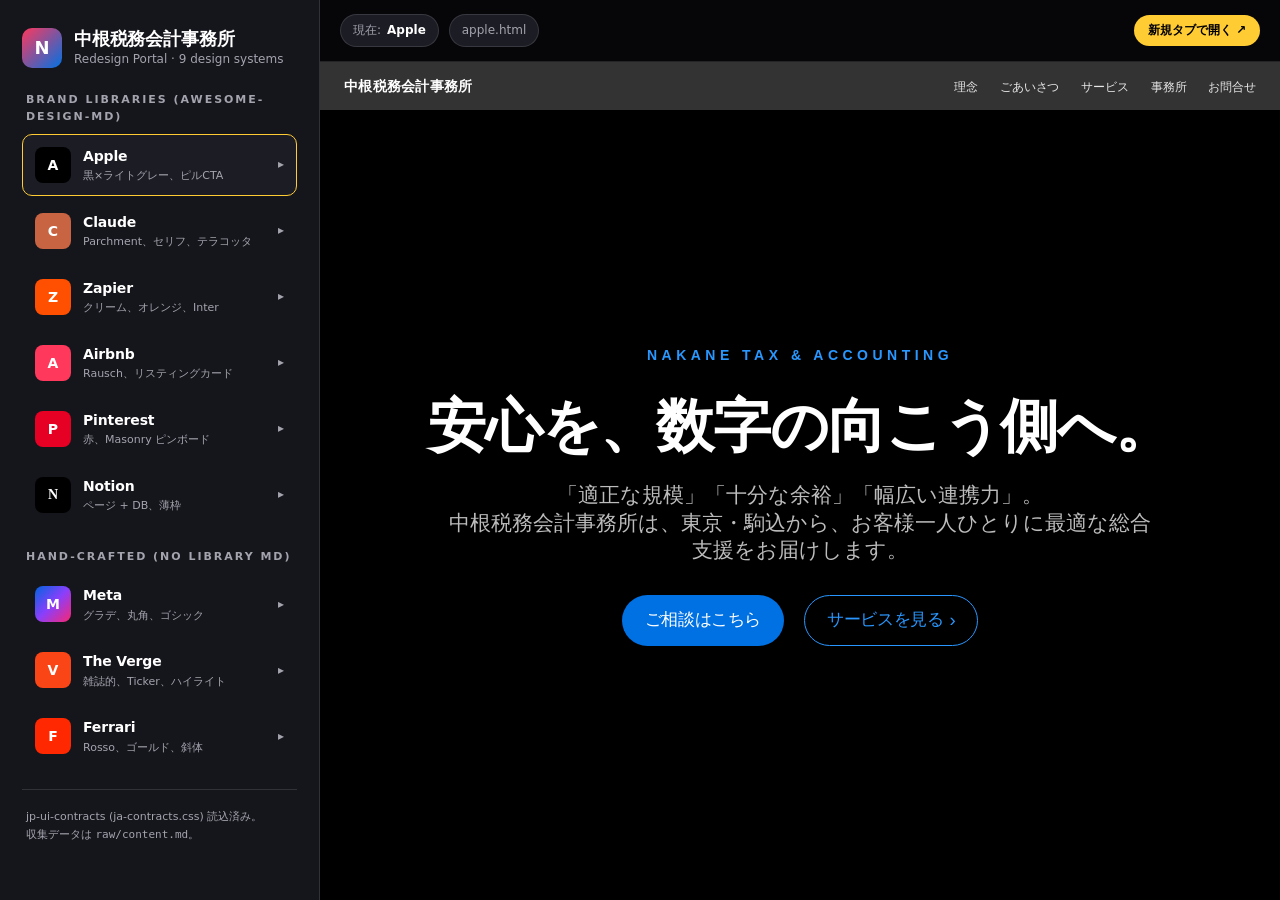
==== index.html @ ad8445c9 "initial commit: Nakane Tax & Accounting redesign portal (9 design variants)" ====
<!doctype html>
<html lang="ja">
<head>
<meta charset="utf-8">
<meta name="viewport" content="width=device-width,initial-scale=1">
<title>中根税務会計事務所 — Redesign Portal</title>
<link rel="stylesheet" href="ja-contracts.css">
<style>
  :root{
    --bg:#0b0b0f;
    --bg-2:#15151c;
    --card:#1c1c25;
    --line:rgba(255,255,255,.12);
    --ink:#ffffff;
    --muted:#a4a4ae;
    --accent:#ffcc33;
    --font:"Inter","Hiragino Sans","Yu Gothic","Noto Sans JP",system-ui,Helvetica,Arial,sans-serif;
  }
  *{box-sizing:border-box;margin:0;padding:0}
  html,body{height:100%}
  body{font-family:var(--font);background:var(--bg);color:var(--ink);-webkit-font-smoothing:antialiased;line-height:1.6}
  a{color:inherit;text-decoration:none}

  .shell{display:grid;grid-template-columns:320px 1fr;height:100vh}
  aside{background:var(--bg-2);border-right:1px solid var(--line);padding:28px 22px;overflow-y:auto}
  main{display:flex;flex-direction:column}
  .topbar{display:flex;gap:10px;align-items:center;padding:14px 20px;border-bottom:1px solid var(--line);background:rgba(0,0,0,.4);backdrop-filter:blur(8px);flex-wrap:wrap}
  .topbar .pill{display:inline-flex;gap:6px;align-items:center;padding:6px 12px;border-radius:999px;background:var(--card);border:1px solid var(--line);font-size:12px;color:var(--muted)}
  .topbar .pill b{color:var(--ink)}
  .topbar .spacer{flex:1}
  .topbar a.ext{padding:6px 14px;border-radius:999px;font-size:12px;font-weight:600;background:var(--accent);color:#000}

  .frame-wrap{flex:1;position:relative;background:#000}
  iframe{position:absolute;inset:0;width:100%;height:100%;border:0;background:#fff}

  .brand{display:flex;gap:12px;align-items:center;margin-bottom:22px}
  .brand .mk{width:40px;height:40px;border-radius:10px;background:linear-gradient(135deg,#ff385c,#0071e3);display:grid;place-items:center;font-weight:800;font-size:18px}
  .brand h1{font-size:18px;font-weight:700;letter-spacing:-.01em;line-height:1.2}
  .brand p{font-size:12px;color:var(--muted)}

  .section-title{font-size:11px;text-transform:uppercase;letter-spacing:.18em;color:var(--muted);margin:22px 4px 8px;font-weight:700}

  .list{display:flex;flex-direction:column;gap:4px}
  .item{display:grid;grid-template-columns:36px 1fr auto;gap:12px;align-items:center;padding:10px 12px;border-radius:10px;cursor:pointer;border:1px solid transparent;transition:background .15s,border-color .15s;background:transparent}
  .item:hover{background:var(--card);border-color:var(--line)}
  .item.active{background:var(--card);border-color:var(--accent)}
  .item .ic{width:36px;height:36px;border-radius:8px;display:grid;place-items:center;font-weight:800;font-size:14px;color:#fff}
  .item b{display:block;font-size:14px;font-weight:600;letter-spacing:-.01em}
  .item span{display:block;font-size:11px;color:var(--muted)}
  .item .go{font-size:12px;color:var(--muted)}
  .item:hover .go{color:var(--ink)}

  .i-apple .ic{background:#000}
  .i-claude .ic{background:#c96442}
  .i-meta .ic{background:linear-gradient(135deg,#0064e0,#8a3ffc,#f92672)}
  .i-verge .ic{background:#fa4616}
  .i-ferrari .ic{background:#ff2800}
  .i-zapier .ic{background:#ff4f00}
  .i-airbnb .ic{background:#ff385c}
  .i-pinterest .ic{background:#e60023}
  .i-notion .ic{background:#000;color:#fff;font-family:"Times New Roman",serif}

  .footer{padding:18px 4px;color:var(--muted);font-size:11px;border-top:1px solid var(--line);margin-top:22px}

  @media (max-width:900px){
    .shell{grid-template-columns:1fr;grid-template-rows:auto 1fr}
    aside{height:auto;max-height:46vh}
  }
</style>
</head>
<body>

<div class="shell">
  <aside>
    <div class="brand">
      <div class="mk">N</div>
      <div>
        <h1>中根税務会計事務所</h1>
        <p>Redesign Portal · 9 design systems</p>
      </div>
    </div>

    <div class="section-title">Brand libraries (awesome-design-md)</div>
    <div class="list">
      <div class="item i-apple" data-src="apple.html"><div class="ic">A</div><div><b>Apple</b><span>黒×ライトグレー、ピルCTA</span></div><div class="go">▸</div></div>
      <div class="item i-claude" data-src="claude.html"><div class="ic">C</div><div><b>Claude</b><span>Parchment、セリフ、テラコッタ</span></div><div class="go">▸</div></div>
      <div class="item i-zapier" data-src="zapier.html"><div class="ic">Z</div><div><b>Zapier</b><span>クリーム、オレンジ、Inter</span></div><div class="go">▸</div></div>
      <div class="item i-airbnb" data-src="airbnb.html"><div class="ic">A</div><div><b>Airbnb</b><span>Rausch、リスティングカード</span></div><div class="go">▸</div></div>
      <div class="item i-pinterest" data-src="pinterest.html"><div class="ic">P</div><div><b>Pinterest</b><span>赤、Masonry ピンボード</span></div><div class="go">▸</div></div>
      <div class="item i-notion" data-src="notion.html"><div class="ic">N</div><div><b>Notion</b><span>ページ + DB、薄枠</span></div><div class="go">▸</div></div>
    </div>

    <div class="section-title">Hand-crafted (no library md)</div>
    <div class="list">
      <div class="item i-meta" data-src="meta.html"><div class="ic">M</div><div><b>Meta</b><span>グラデ、丸角、ゴシック</span></div><div class="go">▸</div></div>
      <div class="item i-verge" data-src="verge.html"><div class="ic">V</div><div><b>The Verge</b><span>雑誌的、Ticker、ハイライト</span></div><div class="go">▸</div></div>
      <div class="item i-ferrari" data-src="ferrari.html"><div class="ic">F</div><div><b>Ferrari</b><span>Rosso、ゴールド、斜体</span></div><div class="go">▸</div></div>
    </div>

    <div class="footer">
      jp-ui-contracts (ja-contracts.css) 読込済み。<br>
      収集データは <code>raw/content.md</code>。
    </div>
  </aside>

  <main>
    <div class="topbar">
      <span class="pill">現在: <b id="now">Apple</b></span>
      <span class="pill" id="viewinfo">apple.html</span>
      <span class="spacer"></span>
      <a class="ext" id="openext" target="_blank">新規タブで開く ↗</a>
    </div>
    <div class="frame-wrap">
      <iframe id="frame" src="apple.html" title="Preview"></iframe>
    </div>
  </main>
</div>

<script>
  const items=document.querySelectorAll('.item');
  const frame=document.getElementById('frame');
  const now=document.getElementById('now');
  const info=document.getElementById('viewinfo');
  const ext=document.getElementById('openext');
  items[0].classList.add('active');
  ext.href=items[0].dataset.src;
  items.forEach(it=>{
    it.addEventListener('click',()=>{
      items.forEach(x=>x.classList.remove('active'));
      it.classList.add('active');
      const src=it.dataset.src;
      frame.src=src;
      now.textContent=it.querySelector('b').textContent;
      info.textContent=src;
      ext.href=src;
    });
  });
</script>
</body>
</html>
---- ja-contracts.css ----
/* jp-ui-contracts: base + mixed-script + headings
   From: .claude/resources/jp-ui-contracts/recipes/
   日本語本文・見出し・和欧混植の崩れを抑えるための共通契約。 */

html:lang(ja) {
  line-break: strict;
  word-break: normal;
  overflow-wrap: anywhere;
  font-kerning: auto;
  font-feature-settings: "palt" 1;
  text-autospace: normal;
}

:lang(ja) body {
  text-rendering: optimizeLegibility;
}

:lang(ja) p,
:lang(ja) li,
:lang(ja) dd {
  line-break: strict;
  word-break: normal;
  overflow-wrap: anywhere;
}

:lang(ja) :where(article, .prose, .content, .greet, .greeting) p {
  max-width: 42em;
}

:lang(ja) h1,
:lang(ja) h2,
:lang(ja) h3,
:lang(ja) h4 {
  line-break: strict;
  word-break: auto-phrase;
  overflow-wrap: anywhere;
  font-kerning: auto;
}

/* 和文の最低可読ラインハイト。ブランド表現で極端に詰めすぎた値を補正する。
   ただし .display-latin など英字主体の箇所ではオーバーライド可能。*/
:lang(ja) h1 { line-height: 1.18; }
:lang(ja) h2 { line-height: 1.22; }
:lang(ja) h3 { line-height: 1.35; }
:lang(ja) h4 { line-height: 1.45; }

:lang(ja) em,
:lang(ja) strong,
:lang(ja) a,
:lang(ja) .latin,
:lang(ja) .product-name {
  word-break: normal;
  overflow-wrap: anywhere;
}

/* 本文の letter-spacing は詰めすぎない(和文が窮屈になる)。
   必要に応じて .latin クラスで欧文のみ tracking を変える。*/
:lang(ja) p,
:lang(ja) li {
  letter-spacing: 0;
}

/* リンクのアンダーライン位置を下げ、和文で潰れないように。*/
:lang(ja) a {
  text-underline-offset: 0.18em;
  text-decoration-thickness: 1px;
}
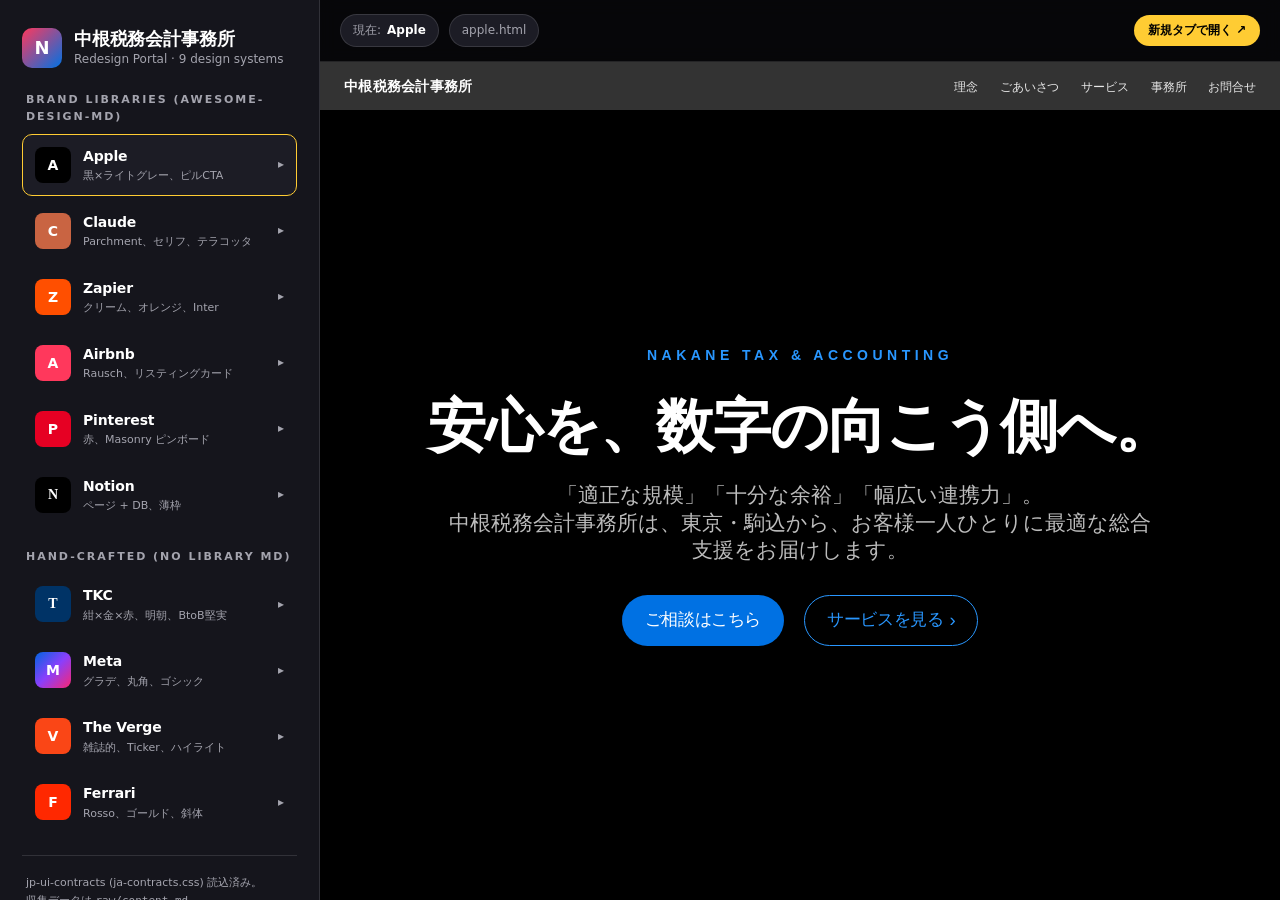
==== commit 3c9a984c: "add: tkc variant (navy/red/gold, mincho, BtoB dense)" ====
--- a/index.html
+++ b/index.html
@@ -59,6 +59,7 @@
   .i-airbnb .ic{background:#ff385c}
   .i-pinterest .ic{background:#e60023}
   .i-notion .ic{background:#000;color:#fff;font-family:"Times New Roman",serif}
+  .i-tkc .ic{background:#003366;color:#fff;font-family:"游明朝","Yu Mincho",serif}
 
   .footer{padding:18px 4px;color:var(--muted);font-size:11px;border-top:1px solid var(--line);margin-top:22px}
 
@@ -92,6 +93,7 @@
 
     <div class="section-title">Hand-crafted (no library md)</div>
     <div class="list">
+      <div class="item i-tkc" data-src="tkc.html"><div class="ic">T</div><div><b>TKC</b><span>紺×金×赤、明朝、BtoB堅実</span></div><div class="go">▸</div></div>
       <div class="item i-meta" data-src="meta.html"><div class="ic">M</div><div><b>Meta</b><span>グラデ、丸角、ゴシック</span></div><div class="go">▸</div></div>
       <div class="item i-verge" data-src="verge.html"><div class="ic">V</div><div><b>The Verge</b><span>雑誌的、Ticker、ハイライト</span></div><div class="go">▸</div></div>
       <div class="item i-ferrari" data-src="ferrari.html"><div class="ic">F</div><div><b>Ferrari</b><span>Rosso、ゴールド、斜体</span></div><div class="go">▸</div></div>
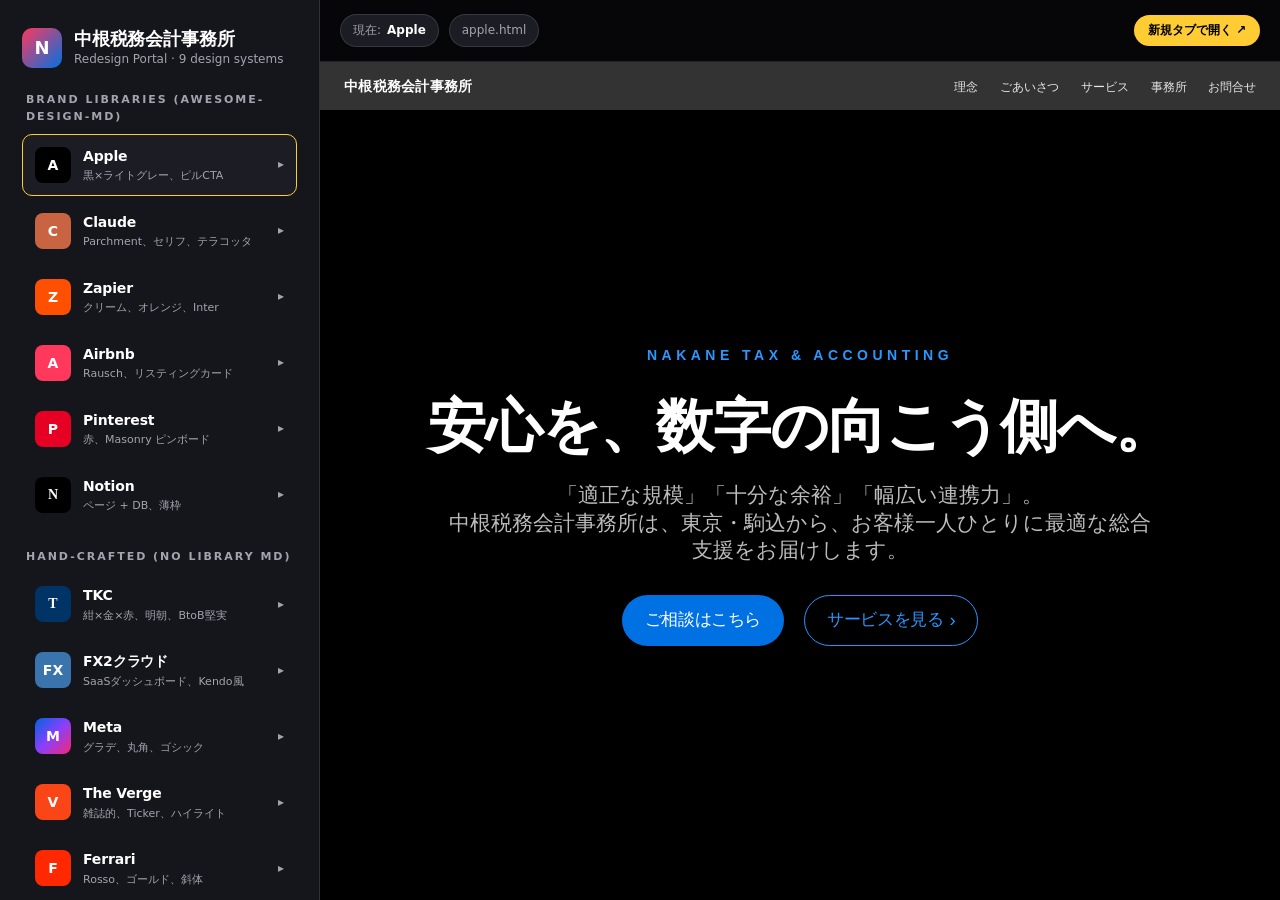
==== commit 1696b868: "add: fx2cloud dashboard-style variant" ====
--- a/index.html
+++ b/index.html
@@ -60,6 +60,7 @@
   .i-pinterest .ic{background:#e60023}
   .i-notion .ic{background:#000;color:#fff;font-family:"Times New Roman",serif}
   .i-tkc .ic{background:#003366;color:#fff;font-family:"游明朝","Yu Mincho",serif}
+  .i-fx2 .ic{background:#3a74ac;color:#fff}
 
   .footer{padding:18px 4px;color:var(--muted);font-size:11px;border-top:1px solid var(--line);margin-top:22px}
 
@@ -94,6 +95,7 @@
     <div class="section-title">Hand-crafted (no library md)</div>
     <div class="list">
       <div class="item i-tkc" data-src="tkc.html"><div class="ic">T</div><div><b>TKC</b><span>紺×金×赤、明朝、BtoB堅実</span></div><div class="go">▸</div></div>
+      <div class="item i-fx2" data-src="fx2cloud.html"><div class="ic">FX</div><div><b>FX2クラウド</b><span>SaaSダッシュボード、Kendo風</span></div><div class="go">▸</div></div>
       <div class="item i-meta" data-src="meta.html"><div class="ic">M</div><div><b>Meta</b><span>グラデ、丸角、ゴシック</span></div><div class="go">▸</div></div>
       <div class="item i-verge" data-src="verge.html"><div class="ic">V</div><div><b>The Verge</b><span>雑誌的、Ticker、ハイライト</span></div><div class="go">▸</div></div>
       <div class="item i-ferrari" data-src="ferrari.html"><div class="ic">F</div><div><b>Ferrari</b><span>Rosso、ゴールド、斜体</span></div><div class="go">▸</div></div>
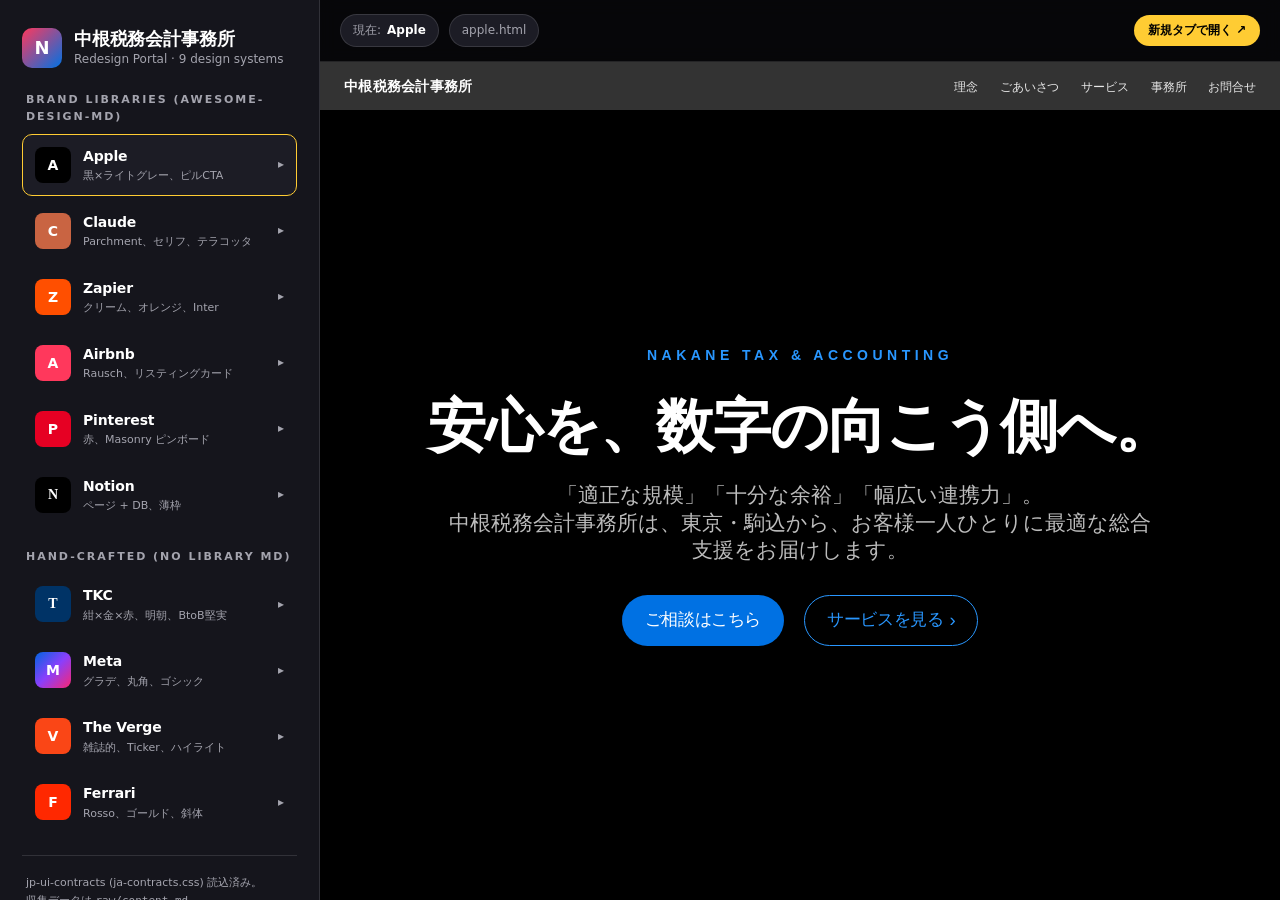
==== commit c6569086: "remove: fx2cloud variant" ====
--- a/index.html
+++ b/index.html
@@ -60,7 +60,6 @@
   .i-pinterest .ic{background:#e60023}
   .i-notion .ic{background:#000;color:#fff;font-family:"Times New Roman",serif}
   .i-tkc .ic{background:#003366;color:#fff;font-family:"游明朝","Yu Mincho",serif}
-  .i-fx2 .ic{background:#3a74ac;color:#fff}
 
   .footer{padding:18px 4px;color:var(--muted);font-size:11px;border-top:1px solid var(--line);margin-top:22px}
 
@@ -95,7 +94,6 @@
     <div class="section-title">Hand-crafted (no library md)</div>
     <div class="list">
       <div class="item i-tkc" data-src="tkc.html"><div class="ic">T</div><div><b>TKC</b><span>紺×金×赤、明朝、BtoB堅実</span></div><div class="go">▸</div></div>
-      <div class="item i-fx2" data-src="fx2cloud.html"><div class="ic">FX</div><div><b>FX2クラウド</b><span>SaaSダッシュボード、Kendo風</span></div><div class="go">▸</div></div>
       <div class="item i-meta" data-src="meta.html"><div class="ic">M</div><div><b>Meta</b><span>グラデ、丸角、ゴシック</span></div><div class="go">▸</div></div>
       <div class="item i-verge" data-src="verge.html"><div class="ic">V</div><div><b>The Verge</b><span>雑誌的、Ticker、ハイライト</span></div><div class="go">▸</div></div>
       <div class="item i-ferrari" data-src="ferrari.html"><div class="ic">F</div><div><b>Ferrari</b><span>Rosso、ゴールド、斜体</span></div><div class="go">▸</div></div>
